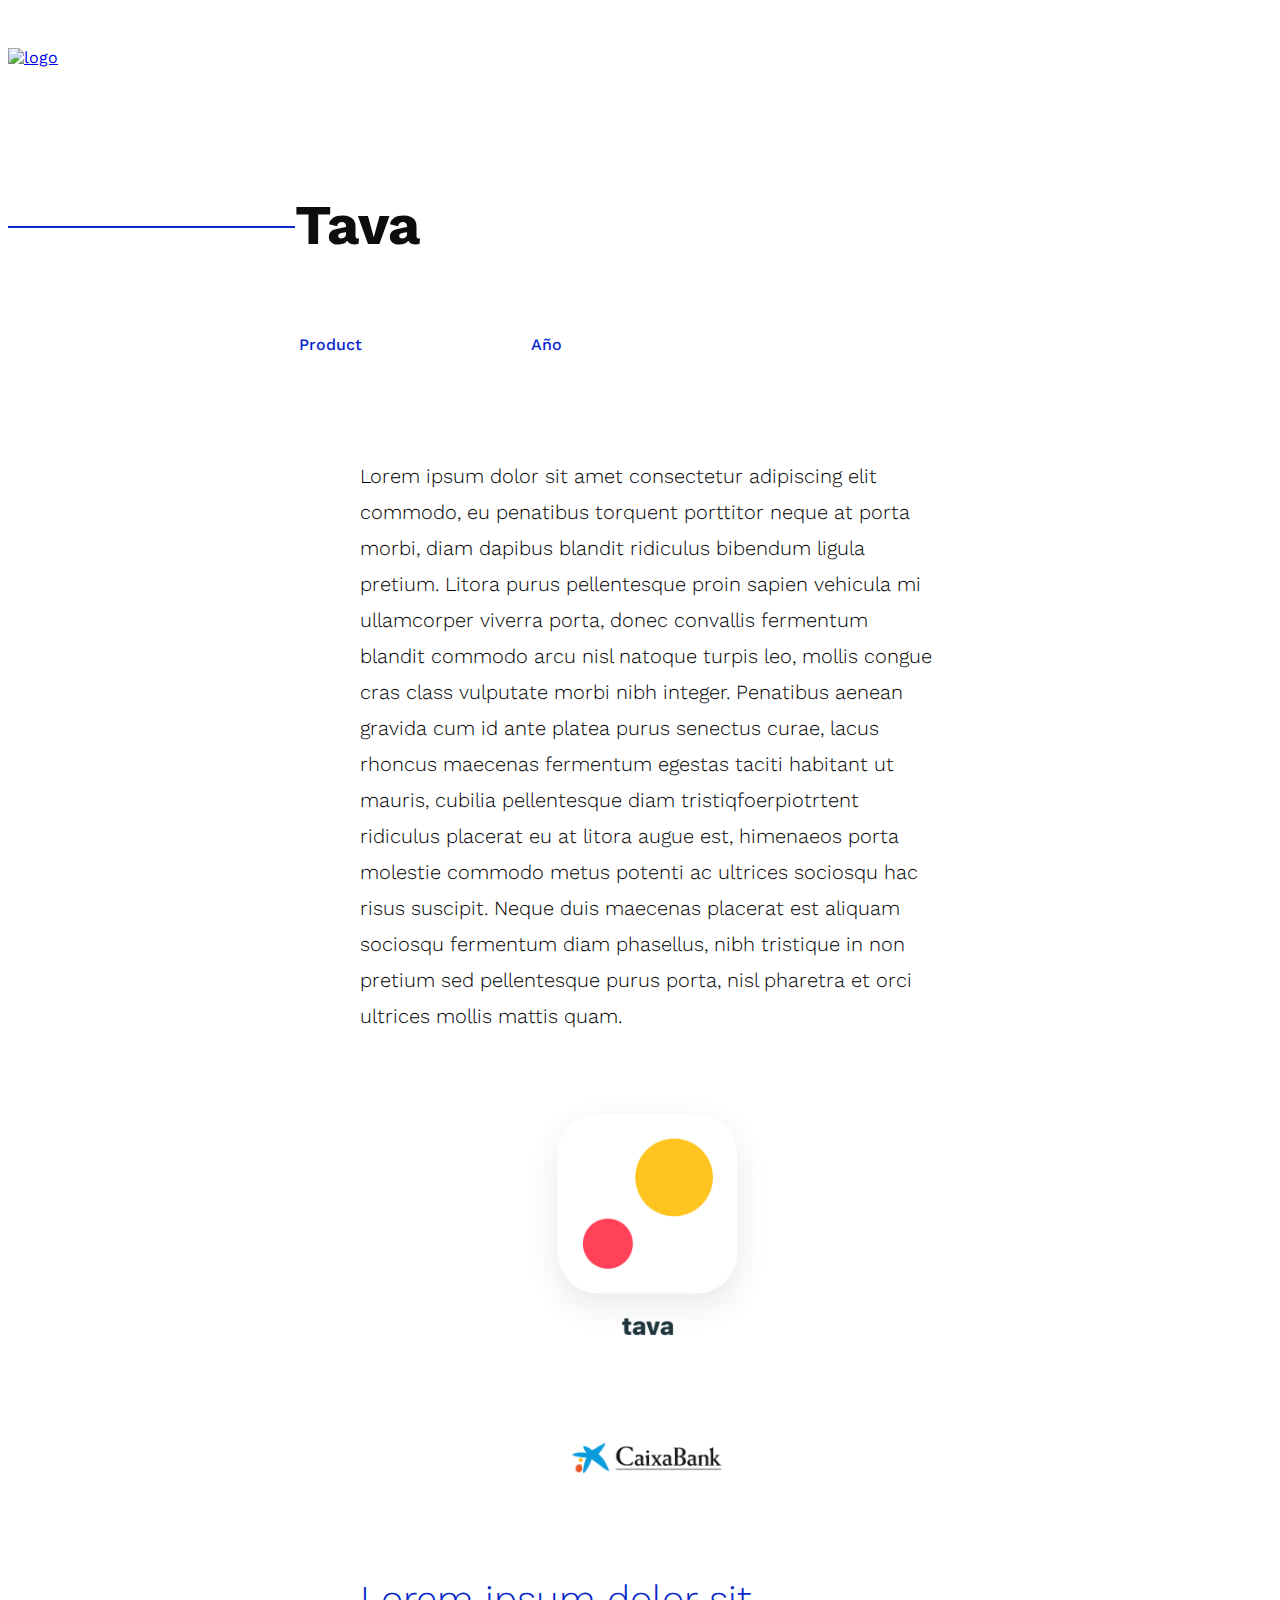
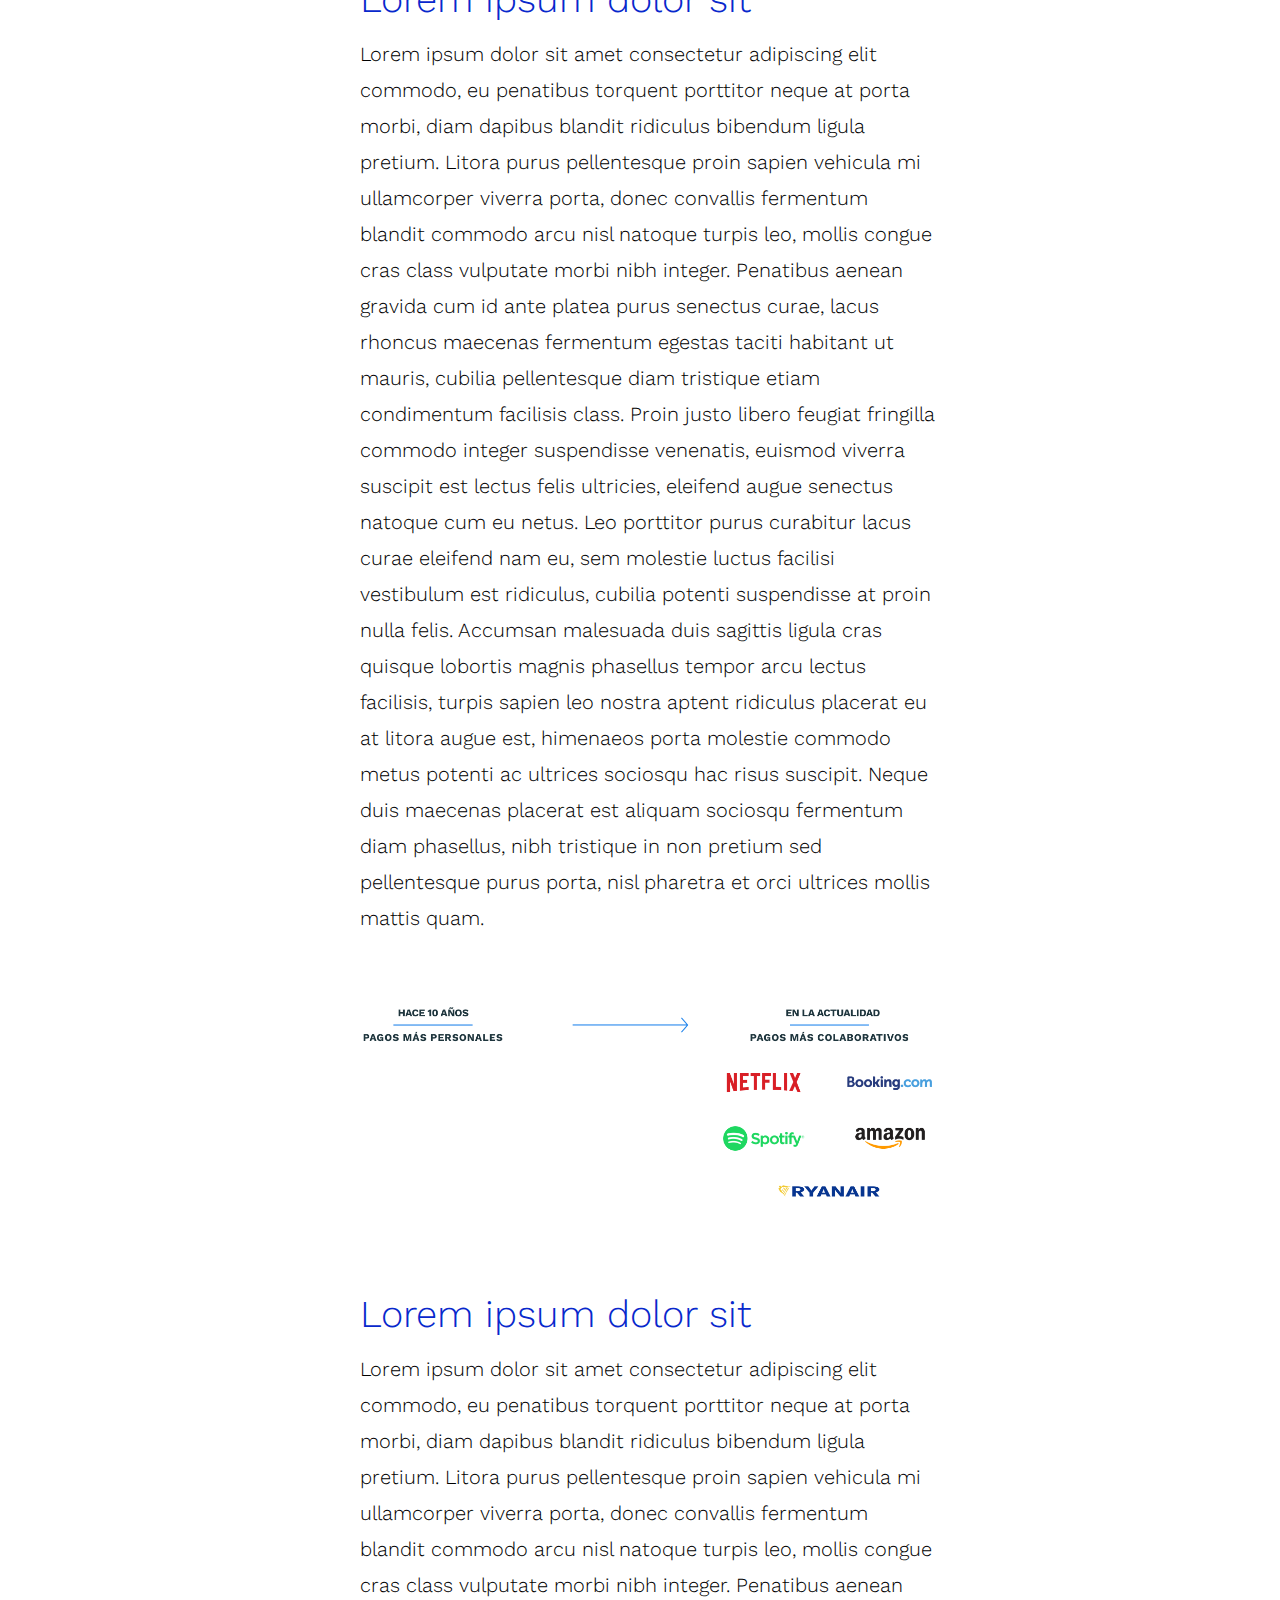
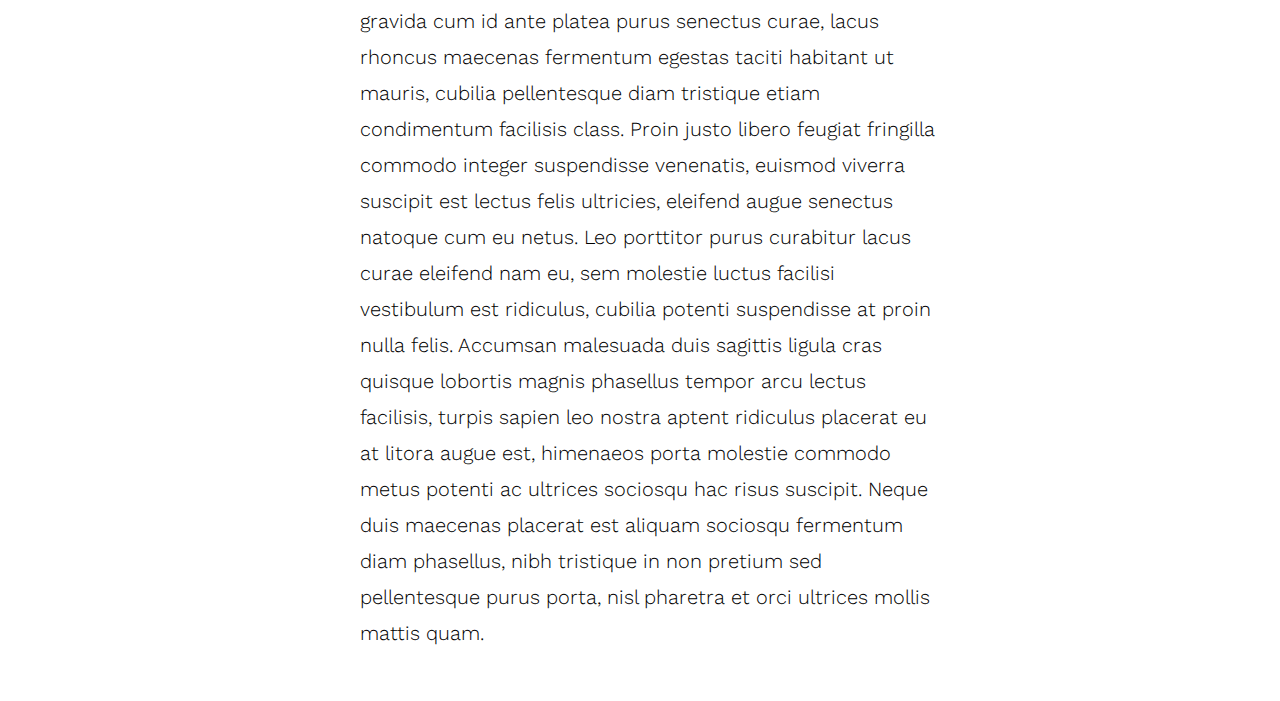
==== tava.html @ de641354 "homepage sectionpage" ====
<!DOCTYPE html>
<html lang="en">

<head>
  <meta charset="UTF-8">
  <meta name="viewport" content="width=device-width, initial-scale=1.0">
  <meta http-equiv="X-UA-Compatible" content="ie=edge">
  <title>ironhack_project</title>
  <link rel="stylesheet" type="text/css" href="styles/reset.css">
  <link rel="stylesheet" type="text/css" href="styles/main.css">
</head>

<body>

  <header class="sectionpage">
    <a href="index.html"><img  class="logo" src="assets/logo-black.svg" alt="logo"></a>
    <div class="header-sectionpage">
      <h2>Tava</h2>
      <div class="details">
        <div class="level level1">
          <h5>Product</h5>
          <p>Design</p>
        </div>
        <div class="level level2">
          <h5>Año</h5>
          <p>2018</p>
        </div>
      </div>
  </header>

  <section class="container-section">
      <p>Lorem ipsum dolor sit amet consectetur adipiscing elit commodo, eu penatibus torquent porttitor neque at porta morbi, diam dapibus blandit ridiculus bibendum ligula pretium. Litora purus pellentesque proin sapien vehicula mi ullamcorper viverra porta, donec convallis fermentum blandit commodo arcu nisl natoque turpis leo, mollis congue cras class vulputate morbi nibh integer. Penatibus aenean gravida cum id ante platea purus senectus curae, lacus rhoncus maecenas fermentum egestas taciti habitant ut mauris, cubilia pellentesque diam tristiqfoerpiotrtent ridiculus placerat eu at litora augue est, himenaeos porta molestie commodo metus potenti ac ultrices sociosqu hac risus suscipit. Neque duis maecenas placerat est aliquam sociosqu fermentum diam phasellus, nibh tristique in non pretium sed pellentesque purus porta, nisl pharetra et orci ultrices mollis mattis quam.
      </p>
      <img  class="container-img-sectionpage" src="assets/img-1.png" alt="logo tava">
      <h2>Lorem ipsum dolor sit</h2>
      <p>Lorem ipsum dolor sit amet consectetur adipiscing elit commodo, eu penatibus torquent porttitor neque at porta morbi, diam dapibus blandit ridiculus bibendum ligula pretium. Litora purus pellentesque proin sapien vehicula mi ullamcorper viverra porta, donec convallis fermentum blandit commodo arcu nisl natoque turpis leo, mollis congue cras class vulputate morbi nibh integer. Penatibus aenean gravida cum id ante platea purus senectus curae, lacus rhoncus maecenas fermentum egestas taciti habitant ut mauris, cubilia pellentesque diam tristique etiam condimentum facilisis class. Proin justo libero feugiat fringilla commodo integer suspendisse venenatis, euismod viverra suscipit est lectus felis ultricies, eleifend augue senectus natoque cum eu netus. Leo porttitor purus curabitur lacus curae eleifend nam eu, sem molestie luctus facilisi vestibulum est ridiculus, cubilia potenti suspendisse at proin nulla felis. Accumsan malesuada duis sagittis ligula cras quisque lobortis magnis phasellus tempor arcu lectus facilisis, turpis sapien leo nostra aptent ridiculus placerat eu at litora augue est, himenaeos porta molestie commodo metus potenti ac ultrices sociosqu hac risus suscipit. Neque duis maecenas placerat est aliquam sociosqu fermentum diam phasellus, nibh tristique in non pretium sed pellentesque purus porta, nisl pharetra et orci ultrices mollis mattis quam.
      </p>
      <img  class="container-img-sectionpage" src="assets/img-2.png" alt="logo tava">
      <h2>Lorem ipsum dolor sit</h2>
      <p>Lorem ipsum dolor sit amet consectetur adipiscing elit commodo, eu penatibus torquent porttitor neque at porta morbi, diam dapibus blandit ridiculus bibendum ligula pretium. Litora purus pellentesque proin sapien vehicula mi ullamcorper viverra porta, donec convallis fermentum blandit commodo arcu nisl natoque turpis leo, mollis congue cras class vulputate morbi nibh integer. Penatibus aenean gravida cum id ante platea purus senectus curae, lacus rhoncus maecenas fermentum egestas taciti habitant ut mauris, cubilia pellentesque diam tristique etiam condimentum facilisis class. Proin justo libero feugiat fringilla commodo integer suspendisse venenatis, euismod viverra suscipit est lectus felis ultricies, eleifend augue senectus natoque cum eu netus. Leo porttitor purus curabitur lacus curae eleifend nam eu, sem molestie luctus facilisi vestibulum est ridiculus, cubilia potenti suspendisse at proin nulla felis. Accumsan malesuada duis sagittis ligula cras quisque lobortis magnis phasellus tempor arcu lectus facilisis, turpis sapien leo nostra aptent ridiculus placerat eu at litora augue est, himenaeos porta molestie commodo metus potenti ac ultrices sociosqu hac risus suscipit. Neque duis maecenas placerat est aliquam sociosqu fermentum diam phasellus, nibh tristique in non pretium sed pellentesque purus porta, nisl pharetra et orci ultrices mollis mattis quam.
      </p>
  </section>











</body>

</html>
---- styles/main.css ----
@import url(https://fonts.googleapis.com/css?family=Work+Sans:200,300,400,500,700);
html {}

body {
  font-family: 'Work Sans', sans-serif;
  width: 100%;
}

h1::selection {
  background: rgba(8, 40, 204, 0.85);
  color: #fff;
}

h2::selection {
  background: rgba(8, 40, 204, 0.85);
  color: #fff;
}

h3::selection {
  background: rgba(8, 40, 204, 0.85);
  color: #fff;
}

h5::selection {
  background: rgba(8, 40, 204, 0.85);
  color: #fff;
}

p::selection {
  background: rgba(8, 40, 204, 0.85);
  color: #fff;
}

a::selection {
  background: rgba(8, 40, 204, 0.85);
  color: #fff;
}

img::selection {
  background: rgba(8, 40, 204, 0.85);
  color: #fff;
}

footer::selection {
  background: rgba(8, 40, 204, 0.85);
  color: #fff;
}

/* ---------------------------------
------------------------------------
------------ HOMEPAGE --------------
------------------------------------
--------------------------------- */

/* ---------------------------------
-------------- HEADER --------------
--------------------------------- */

header {
  width: 100%;
}

.logo {
  width: 200px;
  height: 46px;
  margin-top: 40px;
}

.homepage {
  height: 90vh;
  margin: 0 auto;
  display: block;
  overflow: hidden;
}

.hero-title {
  width: 60%;
  margin-left: 30%;
  height: 75%;
  display: flex;
  justify-content: center;
  align-items: center;
}

.hero-title h2 {
  font-family: 'Work Sans', sans-serif;
  font-size: 40px;
  line-height: 60px;
  color: #0d0d0d;
}

.hero-title h2::before {
  content: "";
  display: inline-block;
  height: 0.7em;
  vertical-align: bottom;
  width: 82%;
  margin-left: -78%;
  border-top: 2px solid #0828CC;
  z-index: -1;
}

.hero-title h2 a {
  position: relative;
  text-decoration: none;
  color: #0828CC;
}

.hero-title h2 a:visited {
  color: #0828CC;
}

.hero-title h2 a::after {
  content: "";
  height: 2px;
  background-color: #0828CC;
  width: 2000px;
  display: inline-block;
  bottom: -8px;
  left: 0;
  position: absolute;
}

/* ---------------------------------
-------------- SCROLL --------------
--------------------------------- */

.info-content {
  background-color: #0828CC;
  padding: 60px 0;
  width: 100%;
  overflow: hidden;
}

.info-content h1 {
  font-family: 'Work Sans', sans-serif;
  font-size: 118px;
  color: #FFFFFF;
  font-weight: 700;
  letter-spacing: 0;
}

#scroll-horizontal {
  left: 0px;
}

/* ---------------------------------
-------------- COLUMN --------------
--------------------------------- */

.column {
  float: left;
  width: 40%;
  margin-left: 6%;
}

.content {
  margin-top: 100px;
}

.column.column1 {
  margin-top: 60px;
}

.column.column2 {
  margin-top: 105px;
}

.column .portfolio-element {
  margin-bottom: 20%;
}

.content .column h3 {
  font-family: 'Work Sans', sans-serif;
  font-size: 24px;
  color: #0d0d0d;
  font-weight: 500;
}

.content .column p {
  font-family: 'Work Sans', sans-serif;
  font-size: 16px;
  color: #0d0d0d;
  font-weight: 400;
  margin-top: 6px;
}

.portfolio-element-wrapper {
  position: relative;
  display: block;
  width: 100%;
  height: 100%;
  margin-bottom: 60px;
  text-decoration: none;
}

.portfolio-element-wrapper-img {
  width: 100%;
  box-shadow: 0 0rem 1rem rgba(8, 40, 204, .1);
  transform: rotate(0deg) scale(1);
  transition: all 0.5s ease-in-out;
}

.portfolio-element-wrapper:hover>.portfolio-element-wrapper-img {
  transform: rotate(0deg) scale(1.03);
  box-shadow: 0 1rem 1rem rgba(8, 40, 204, .1);
  transition: all 0.5s ease-in-out;
}

.text-cover {
  margin-top: 20px;
}

/* ---------------------------------
-------------- FOOTER --------------
--------------------------------- */

footer {
  text-align: center;
  line-height: 72px;
}

/* ---------------------------------
------------------------------------
----------- SECTIONPAGE ------------
------------------------------------
--------------------------------- */

.sectionpage {
  height: 40vh;
  margin: 0 auto;
  display: block;
  overflow: hidden;
}

.header-sectionpage {
  width: 60%;
  margin: 10% auto;
}

.header-sectionpage h2 {
  font-family: 'Work Sans', sans-serif;
  font-size: 56px;
  line-height: 60px;
  color: #0d0d0d;
}

.header-sectionpage h2::before {
  content: "";
  display: inline-block;
  height: 0.48em;
  vertical-align: bottom;
  width: 82%;
  margin-left: -78%;
  border-top: 2px solid #0828CC;
  z-index: -1;
}

.details {
  margin: 30px 4.5%;
}

.level {
  width: 33.33%;
  float: left;
}

.level h5 {
  color: #0828cc;
  font-weight: 500;
  font-size: 16px;
  line-height: 33px;
}

.level p {
  color: #0d0d0d;
  font-weight: 400;
  font-size: 20px;
  line-height: 33px;
}

.container-section {
  margin-right: auto;
  margin-left: auto;
  width: 45%;
  margin-top: 7%;
}

.container-section p {
  font-size: 20px;
  font-weight: 300;
  line-height: 36px;
  margin-top: 10px;
  margin-bottom: 50px;
}
.container-section h2 {
  color: #0828cc;
  font-size: 38px;
  font-weight: 300;
  line-height: 46px;
  margin-top: 70px;
  margin-bottom: 14px;
}

.container-img-sectionpage{
  width: 100%;
}
/* ---------------------------------
------------------------------------
-------------- MEDIA ---------------
------------------------------------
--------------------------------- */

@media (max-width: 1024px) {
  /* -----------------
  ------ HEADER ------
  ----------------- */
  .hero-title h2 {
    font-size: 35px;
    line-height: 48px;
  }
  /* -----------------
  ------ SCROLL ------
  ----------------- */
  .info-content h1 {
    font-family: 'Work Sans', sans-serif;
    font-size: 90px;
    color: #FFFFFF;
    font-weight: 700;
    letter-spacing: 0;
  }

  .container-section p {
    font-size: 16px;
    font-weight: 300;
    line-height: 32px;
    margin-top: 10px;
    margin-bottom: 20px;
  }
  .container-section h2 {
    color: #0828cc;
      font-size: 26px;
      font-weight: 300;
      line-height: 48px;
      margin-top: 60px;
      margin-bottom: 8px;
  }
  .container-section {
    width: 75%;
  }

.header-sectionpage {
    width: 80%;
    margin: 20% auto;
}
.header-sectionpage h2 {
    font-family: 'Work Sans', sans-serif;
    font-size: 42px;
    line-height: 60px;
    color: #0d0d0d;
}
.level {
  width: 100%;
margin-top: 10px;
}
.details {
    margin: 16px 4.5%;
}
.header-sectionpage {
    width: 80%;
    margin: 8% auto;
}
}

@media (max-width: 768px) {
  /* -----------------
  ------ HEADER ------
  ----------------- */
  header {
    max-height: 450px
  }
  .hero-title h2 {
    font-size: 30px;
    line-height: 45px;
  }
  /* -----------------
  ------ COLUMN ------
  ----------------- */
  .content {
    margin-top: 20px;
  }
  .column {
    float: left;
    width: 90%;
    margin-left: 5%;
  }
  .column.column2 {
    margin-top: 0;
  }
  .info-content h1 {
    font-size: 70px;
  }
  .header-sectionpage {
    width: 60%;
    margin: 8% auto;
}
.header-sectionpage h2::before {
  content: "";
  display: inline-block;
  height: 0.6em;
  vertical-align: bottom;
  width: 82%;
  margin-left: -78%;
  border-top: 2px solid #0828CC;
  z-index: -1;
}
}

@media (min-width: 1400px) {
  /* -----------------
  ------ COLUMN ------
  ----------------- */
  .header-sectionpage {
      width: 60%;
      margin: 8% auto;
  }
  .content {
    width: 1380px;
    margin: 100px auto;
  }
  .content .column h3 {
    font-size: 26px;
  }
  .content .column p {
    font-size: 18px;
    font-weight: 400;
    margin-top: 8px;
  }
  .container-section {
    width: 45%;
  }
}
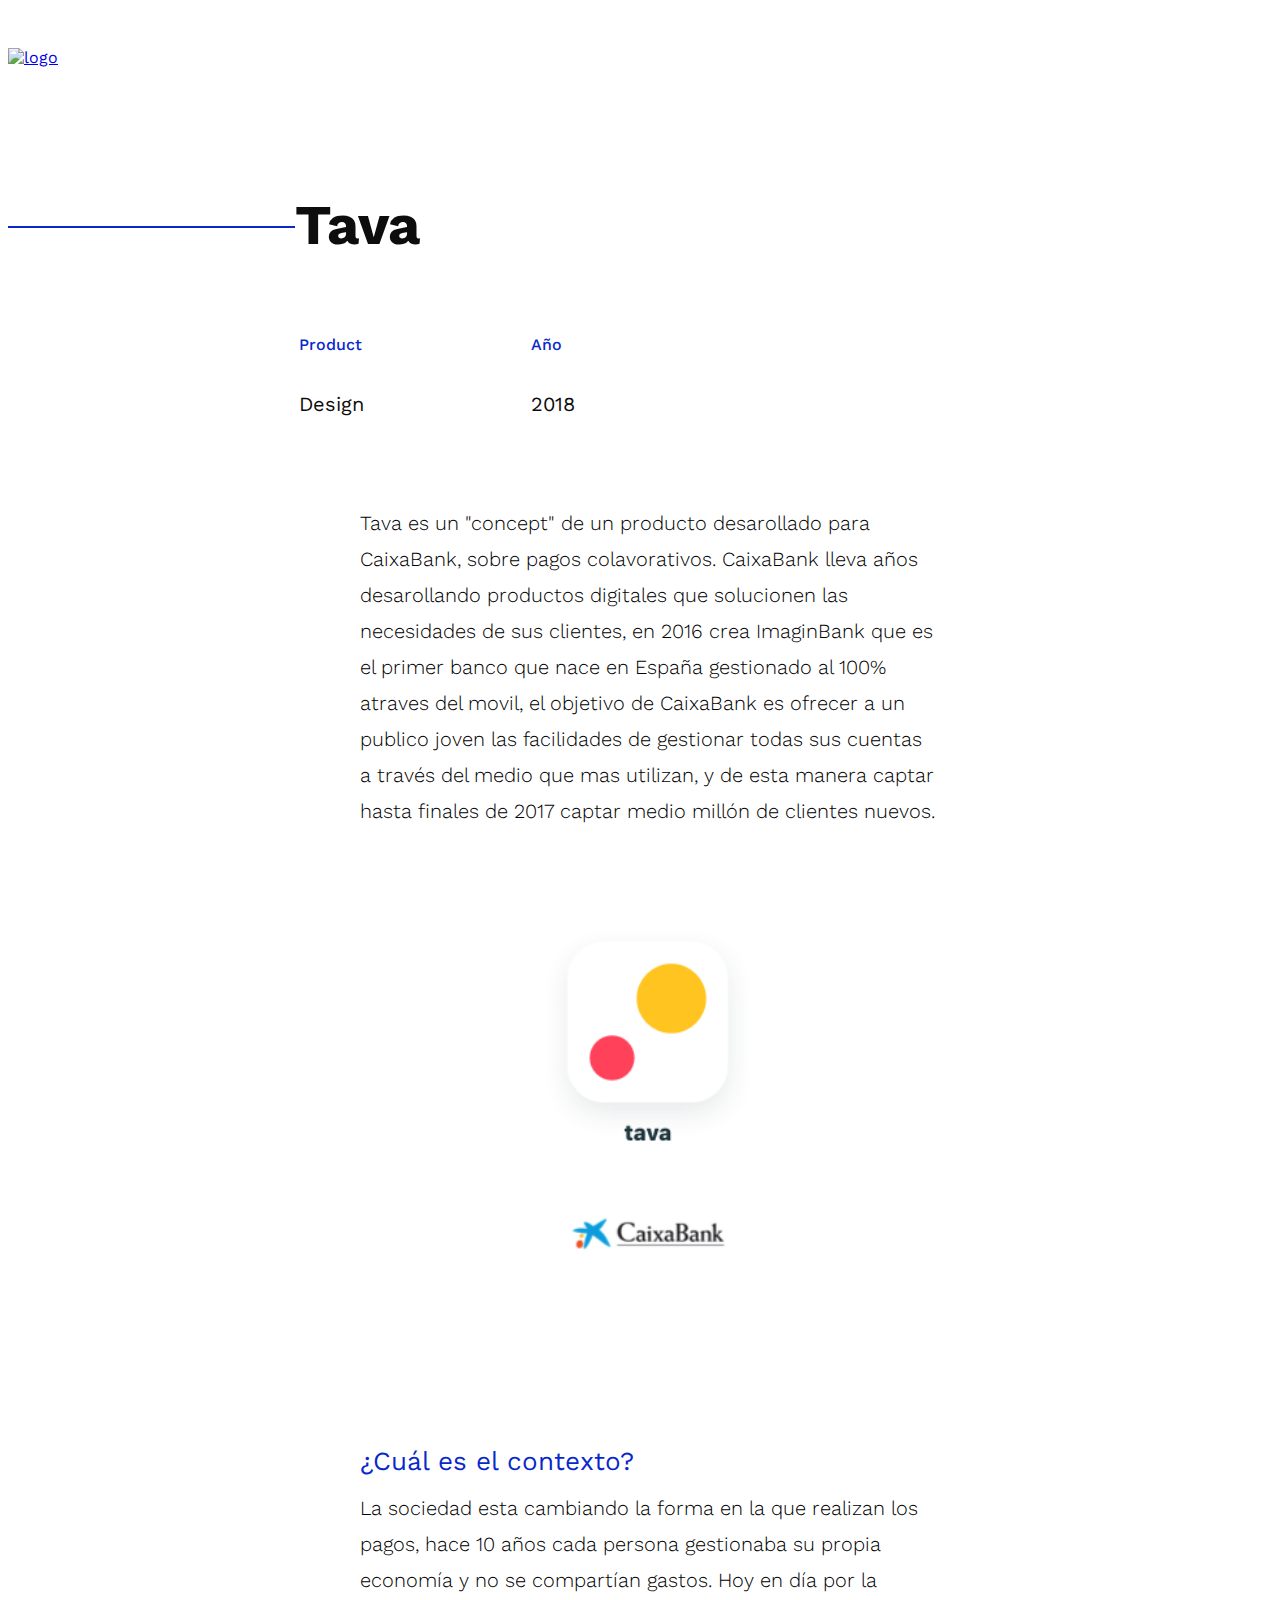
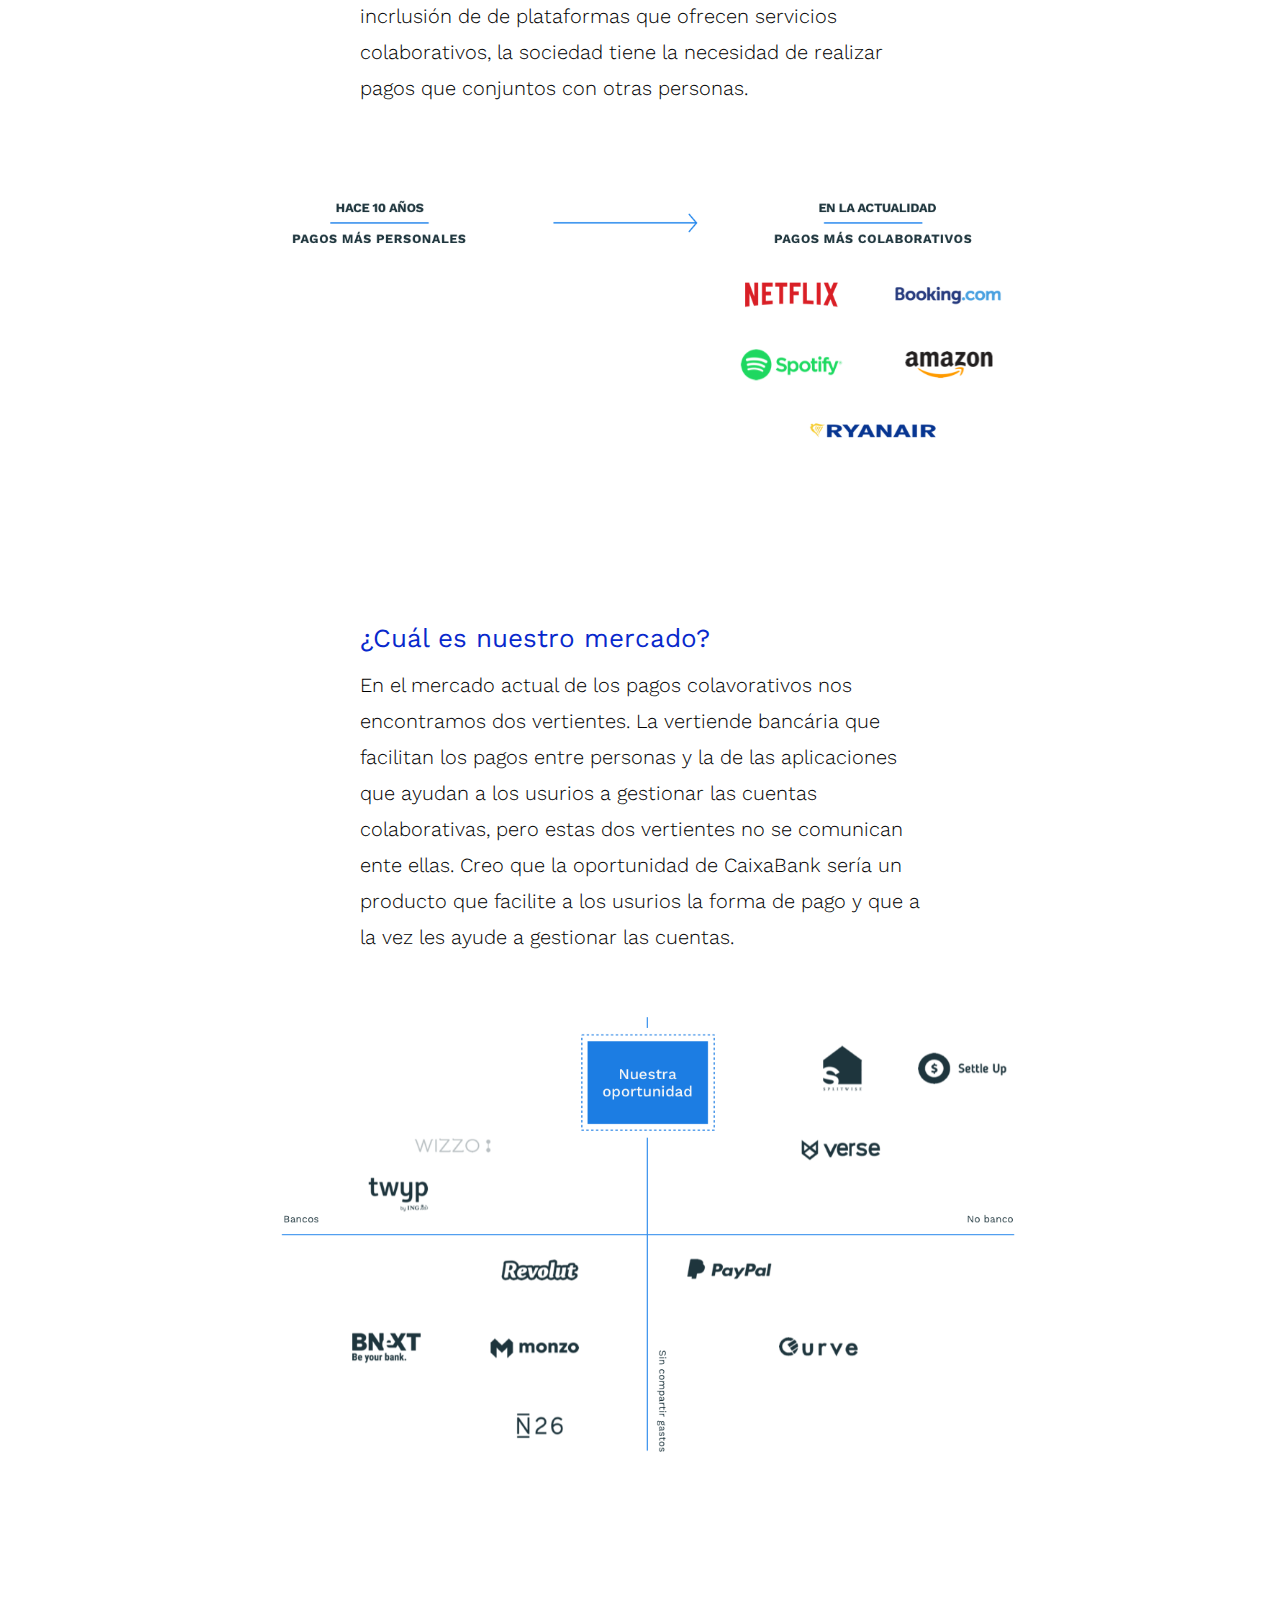
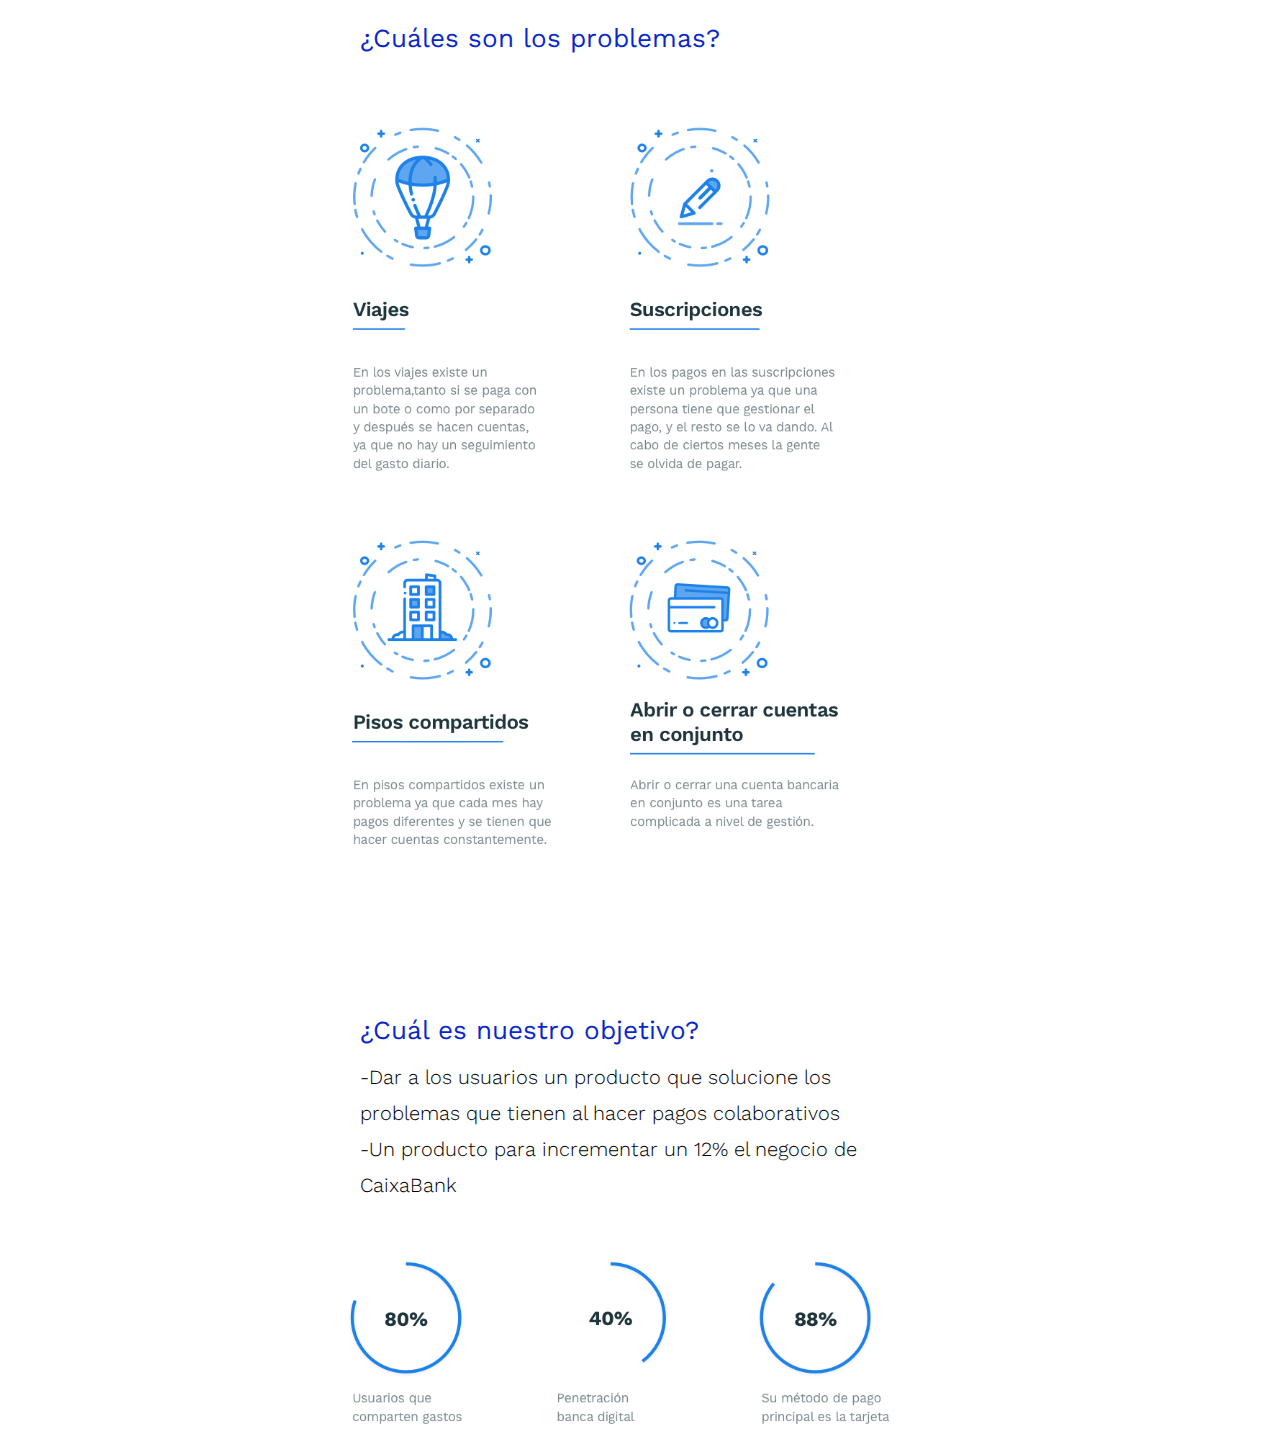
==== commit bc706746: "tava-sections" ====
--- a/tava.html
+++ b/tava.html
@@ -29,17 +29,24 @@
   </header>
 
   <section class="container-section">
-      <p>Lorem ipsum dolor sit amet consectetur adipiscing elit commodo, eu penatibus torquent porttitor neque at porta morbi, diam dapibus blandit ridiculus bibendum ligula pretium. Litora purus pellentesque proin sapien vehicula mi ullamcorper viverra porta, donec convallis fermentum blandit commodo arcu nisl natoque turpis leo, mollis congue cras class vulputate morbi nibh integer. Penatibus aenean gravida cum id ante platea purus senectus curae, lacus rhoncus maecenas fermentum egestas taciti habitant ut mauris, cubilia pellentesque diam tristiqfoerpiotrtent ridiculus placerat eu at litora augue est, himenaeos porta molestie commodo metus potenti ac ultrices sociosqu hac risus suscipit. Neque duis maecenas placerat est aliquam sociosqu fermentum diam phasellus, nibh tristique in non pretium sed pellentesque purus porta, nisl pharetra et orci ultrices mollis mattis quam.
-      </p>
+      <p>Tava es un "concept" de un producto desarollado para CaixaBank, sobre pagos colavorativos. CaixaBank lleva años desarollando productos digitales que solucionen las necesidades de sus clientes, en 2016 crea ImaginBank que es el primer banco que nace en España gestionado al 100% atraves del movil, el objetivo de CaixaBank es ofrecer a un publico joven las facilidades de gestionar todas sus cuentas a través del medio que mas utilizan, y de esta manera captar hasta finales de 2017 captar medio millón de clientes nuevos.</p>
       <img  class="container-img-sectionpage" src="assets/img-1.png" alt="logo tava">
-      <h2>Lorem ipsum dolor sit</h2>
-      <p>Lorem ipsum dolor sit amet consectetur adipiscing elit commodo, eu penatibus torquent porttitor neque at porta morbi, diam dapibus blandit ridiculus bibendum ligula pretium. Litora purus pellentesque proin sapien vehicula mi ullamcorper viverra porta, donec convallis fermentum blandit commodo arcu nisl natoque turpis leo, mollis congue cras class vulputate morbi nibh integer. Penatibus aenean gravida cum id ante platea purus senectus curae, lacus rhoncus maecenas fermentum egestas taciti habitant ut mauris, cubilia pellentesque diam tristique etiam condimentum facilisis class. Proin justo libero feugiat fringilla commodo integer suspendisse venenatis, euismod viverra suscipit est lectus felis ultricies, eleifend augue senectus natoque cum eu netus. Leo porttitor purus curabitur lacus curae eleifend nam eu, sem molestie luctus facilisi vestibulum est ridiculus, cubilia potenti suspendisse at proin nulla felis. Accumsan malesuada duis sagittis ligula cras quisque lobortis magnis phasellus tempor arcu lectus facilisis, turpis sapien leo nostra aptent ridiculus placerat eu at litora augue est, himenaeos porta molestie commodo metus potenti ac ultrices sociosqu hac risus suscipit. Neque duis maecenas placerat est aliquam sociosqu fermentum diam phasellus, nibh tristique in non pretium sed pellentesque purus porta, nisl pharetra et orci ultrices mollis mattis quam.
+      <h2>¿Cuál es el contexto?</h2>
+      <p>La sociedad esta cambiando la forma en la que realizan los pagos, hace 10 años cada persona gestionaba su propia economía y no se compartían gastos. Hoy en día por la incrlusión de de plataformas que ofrecen servicios colaborativos, la sociedad tiene la necesidad de realizar pagos que conjuntos con otras personas.
       </p>
       <img  class="container-img-sectionpage" src="assets/img-2.png" alt="logo tava">
-      <h2>Lorem ipsum dolor sit</h2>
-      <p>Lorem ipsum dolor sit amet consectetur adipiscing elit commodo, eu penatibus torquent porttitor neque at porta morbi, diam dapibus blandit ridiculus bibendum ligula pretium. Litora purus pellentesque proin sapien vehicula mi ullamcorper viverra porta, donec convallis fermentum blandit commodo arcu nisl natoque turpis leo, mollis congue cras class vulputate morbi nibh integer. Penatibus aenean gravida cum id ante platea purus senectus curae, lacus rhoncus maecenas fermentum egestas taciti habitant ut mauris, cubilia pellentesque diam tristique etiam condimentum facilisis class. Proin justo libero feugiat fringilla commodo integer suspendisse venenatis, euismod viverra suscipit est lectus felis ultricies, eleifend augue senectus natoque cum eu netus. Leo porttitor purus curabitur lacus curae eleifend nam eu, sem molestie luctus facilisi vestibulum est ridiculus, cubilia potenti suspendisse at proin nulla felis. Accumsan malesuada duis sagittis ligula cras quisque lobortis magnis phasellus tempor arcu lectus facilisis, turpis sapien leo nostra aptent ridiculus placerat eu at litora augue est, himenaeos porta molestie commodo metus potenti ac ultrices sociosqu hac risus suscipit. Neque duis maecenas placerat est aliquam sociosqu fermentum diam phasellus, nibh tristique in non pretium sed pellentesque purus porta, nisl pharetra et orci ultrices mollis mattis quam.
-      </p>
+      <h2>¿Cuál es nuestro mercado?</h2>
+      <p>En el mercado actual de los pagos colavorativos nos encontramos dos vertientes. La vertiende bancária que facilitan los pagos entre personas y la de las aplicaciones que ayudan a los usurios a gestionar las cuentas colaborativas, pero estas dos vertientes no se comunican ente ellas. Creo que la oportunidad de CaixaBank sería un producto que facilite a los usurios la forma de pago y que a la vez les ayude a gestionar las cuentas.</p>
+      <img  class="container-img-sectionpage" src="assets/img-3.png" alt="logo tava">
+      <h2>¿Cuáles son los problemas?</h2>
+          <img  class="container-img-sectionpage" src="assets/img-4.png" alt="logo tava">
+  <h2>¿Cuál es nuestro objetivo?</h2>
+  <p>-Dar a los usuarios un producto que solucione los problemas que tienen al hacer pagos colaborativos<br>-Un producto para incrementar un 12% el negocio de CaixaBank</p>
+  <img  class="container-img-sectionpage" src="assets/img-5.png" alt="logo tava">
+
+
   </section>
+
 
 
 
--- a/styles/main.css
+++ b/styles/main.css
@@ -227,7 +227,7 @@
 --------------------------------- */
 
 .sectionpage {
-  height: 40vh;
+  height: 50%;
   margin: 0 auto;
   display: block;
   overflow: hidden;
@@ -283,7 +283,7 @@
   margin-right: auto;
   margin-left: auto;
   width: 45%;
-  margin-top: 7%;
+  margin-top: 5%;
 }
 
 .container-section p {
@@ -295,15 +295,16 @@
 }
 .container-section h2 {
   color: #0828cc;
-  font-size: 38px;
-  font-weight: 300;
-  line-height: 46px;
-  margin-top: 70px;
+  font-size: 26px;
+  font-weight: 400;
+  line-height: 29px;
+  margin-top: 140px;
   margin-bottom: 14px;
 }
 
-.container-img-sectionpage{
-  width: 100%;
+.container-img-sectionpage {
+  width: 140%;
+  margin-left: -20%;
 }
 /* ---------------------------------
 ------------------------------------
@@ -339,11 +340,11 @@
   }
   .container-section h2 {
     color: #0828cc;
-      font-size: 26px;
-      font-weight: 300;
-      line-height: 48px;
-      margin-top: 60px;
-      margin-bottom: 8px;
+    font-size: 20px;
+    font-weight: 400;
+    line-height: 22px;
+    margin-top: 100px;
+    margin-bottom: 8px;
   }
   .container-section {
     width: 75%;
@@ -437,6 +438,6 @@
     margin-top: 8px;
   }
   .container-section {
-    width: 45%;
-  }
-}
+    width: 35%;
+  }
+}
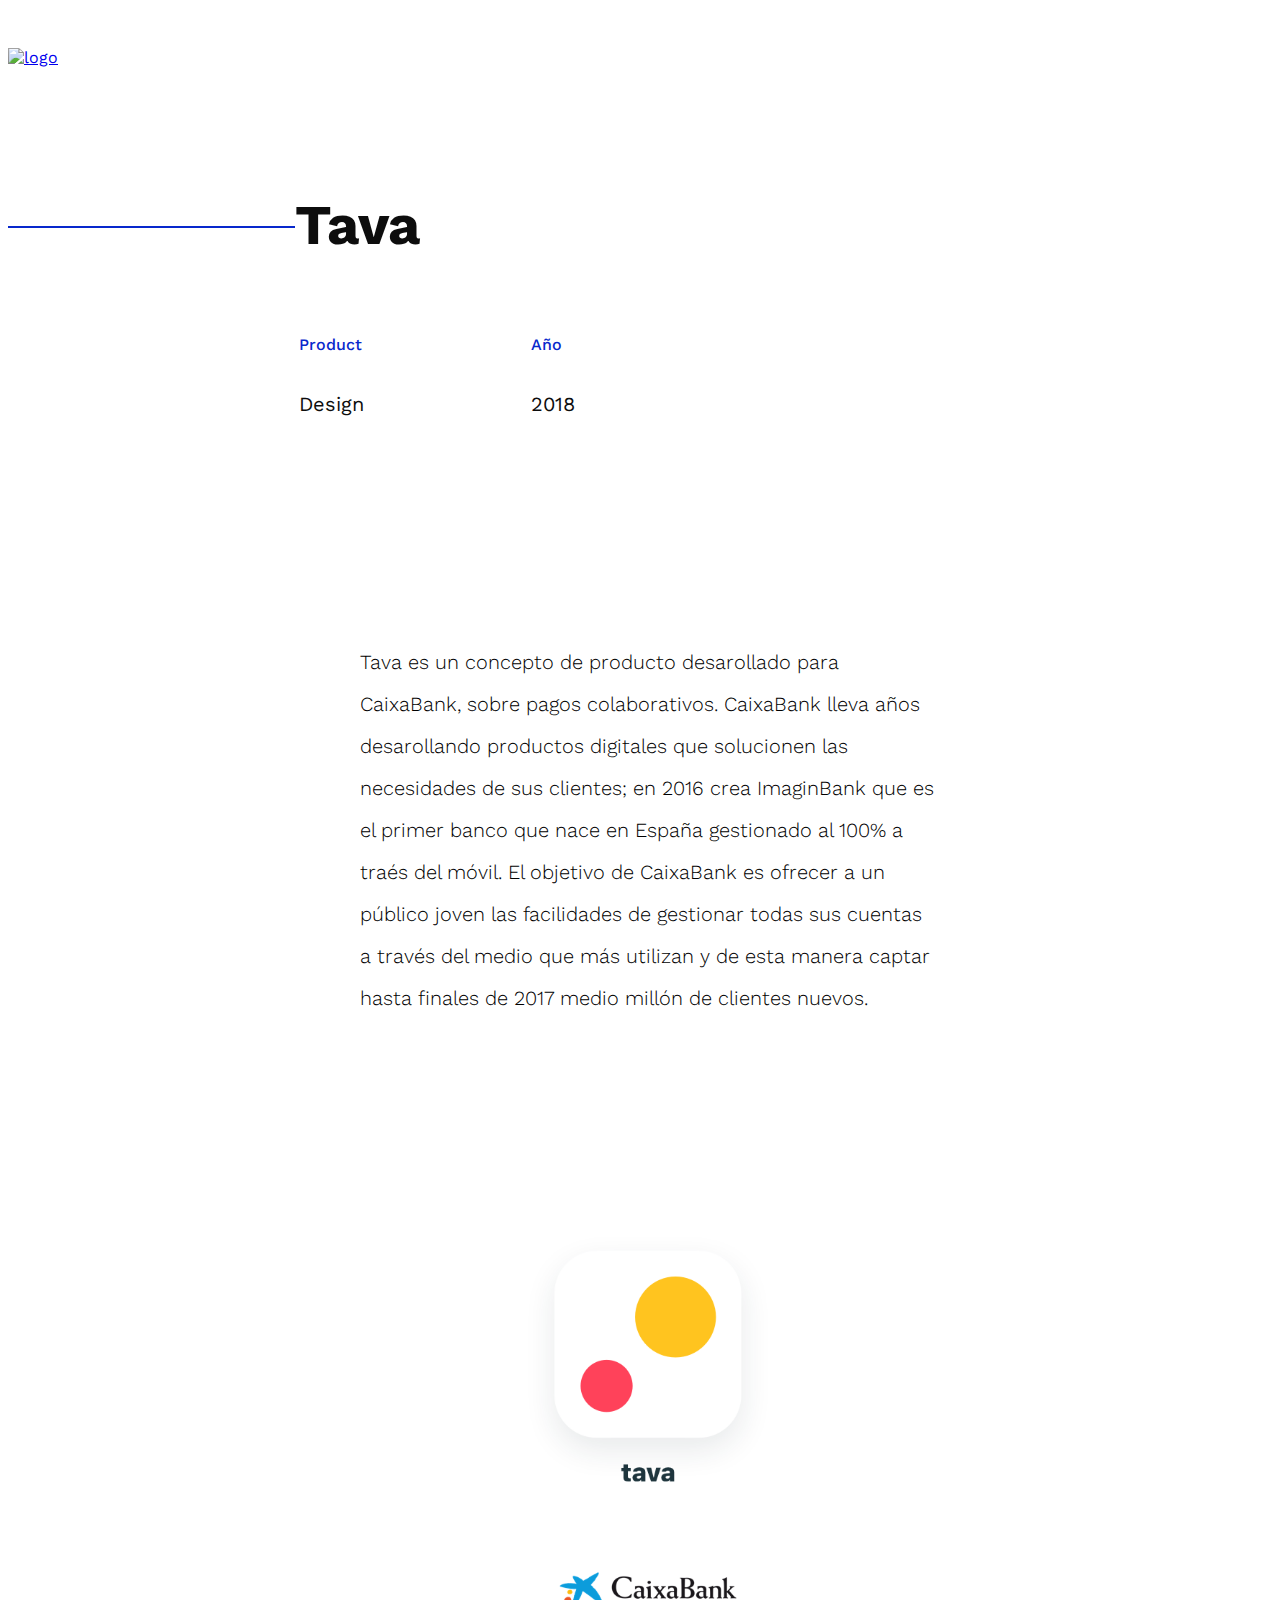
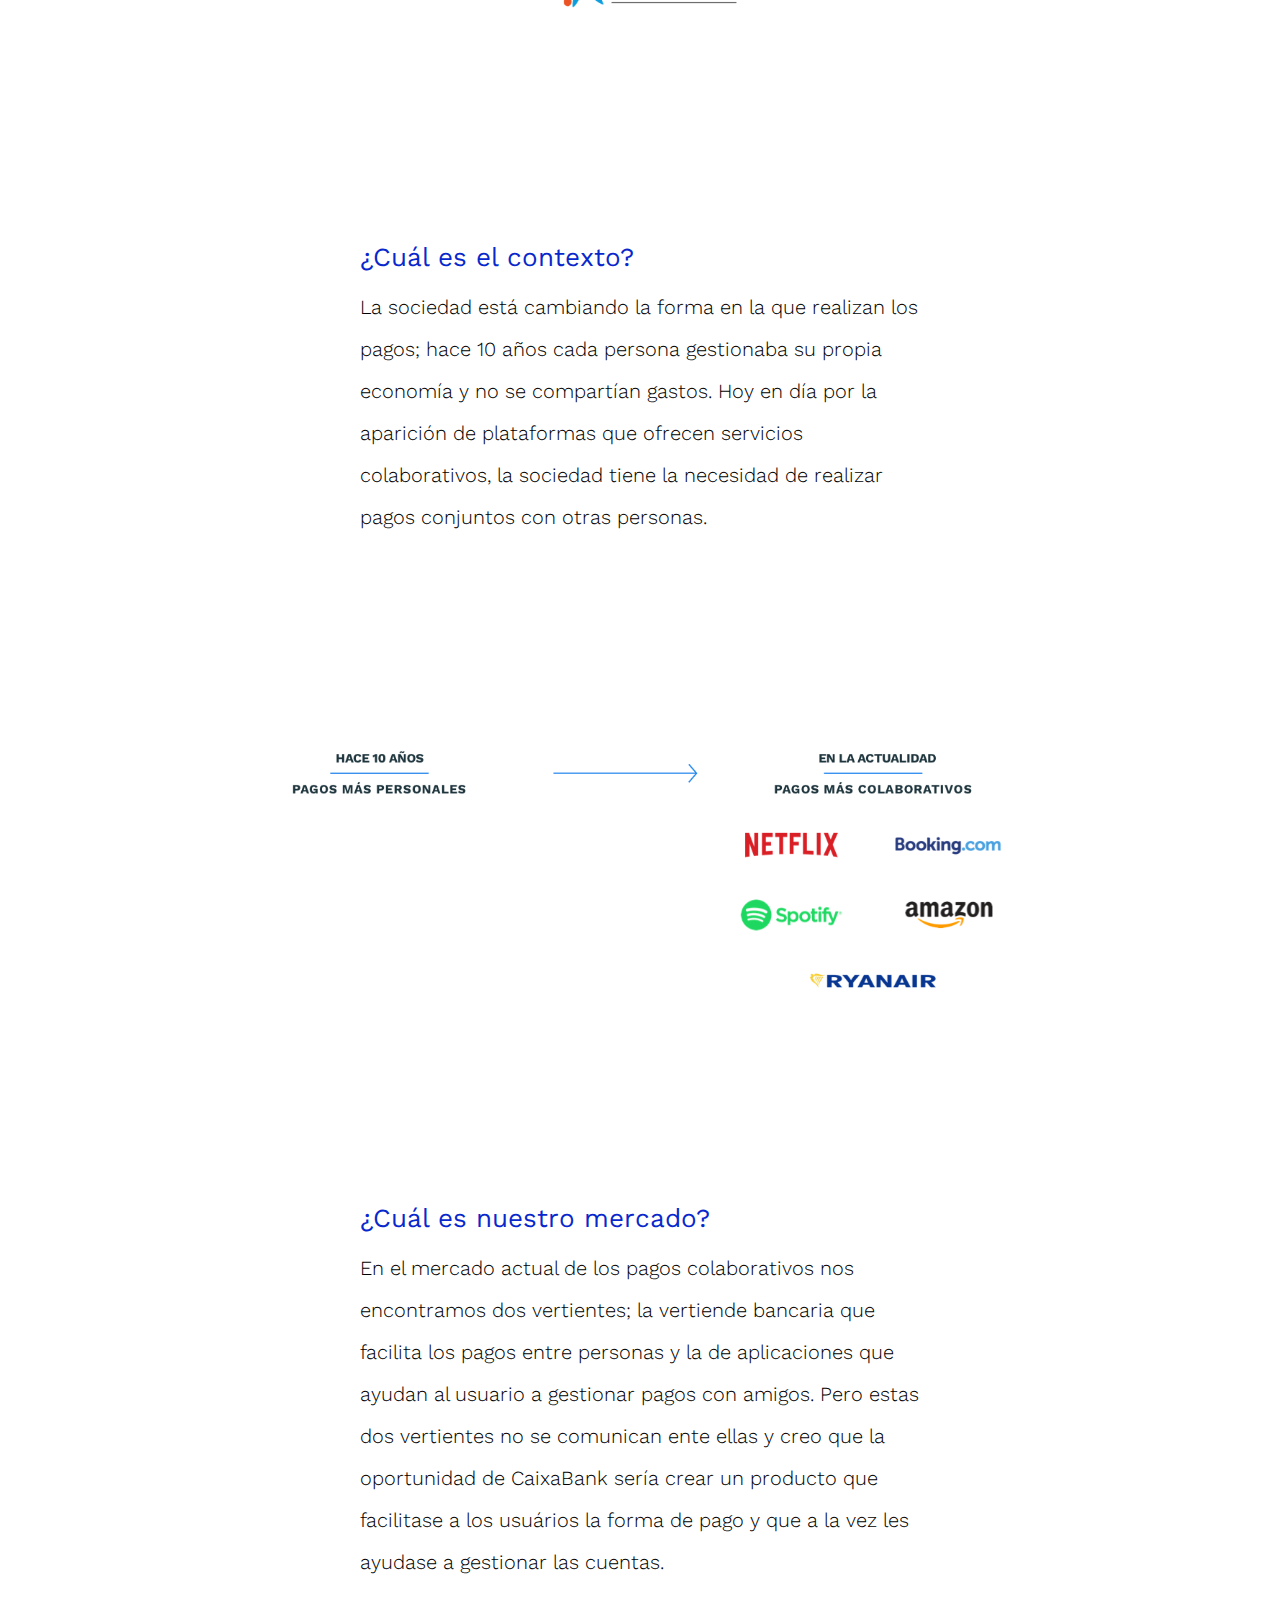
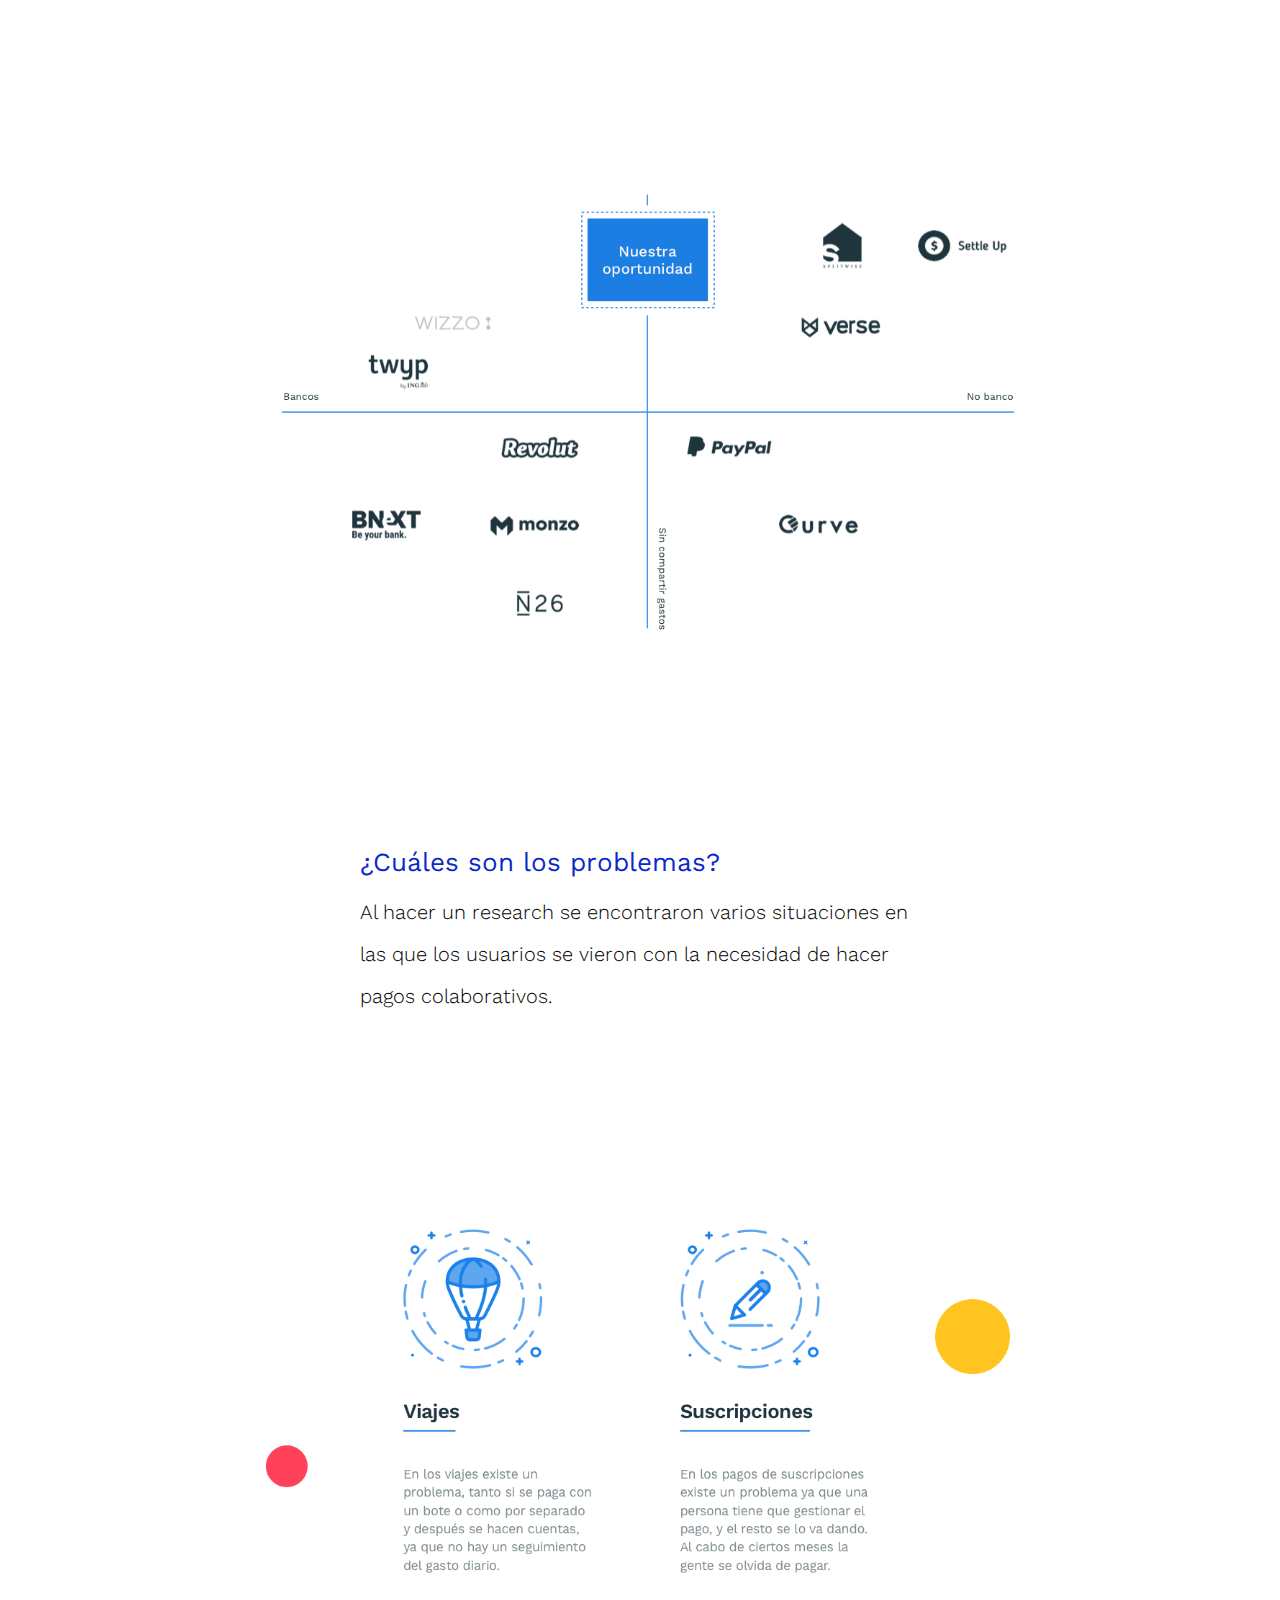
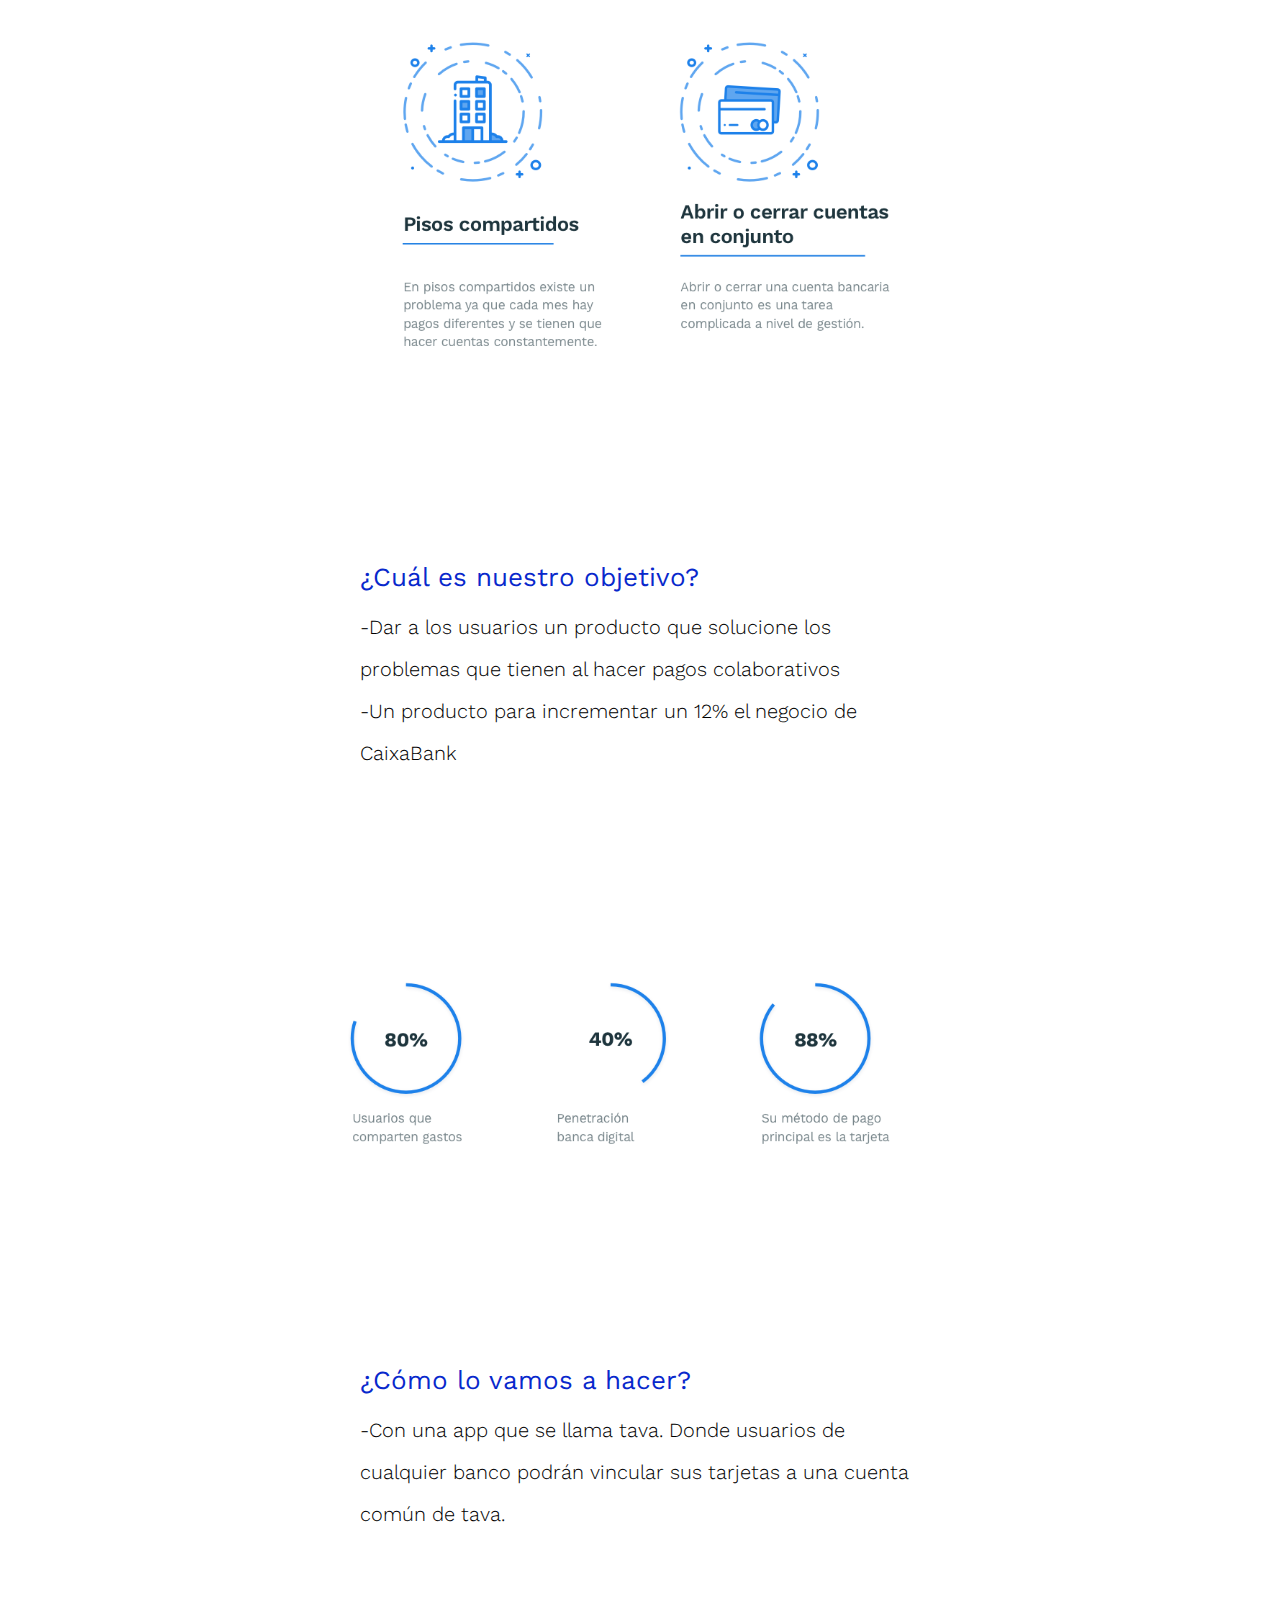
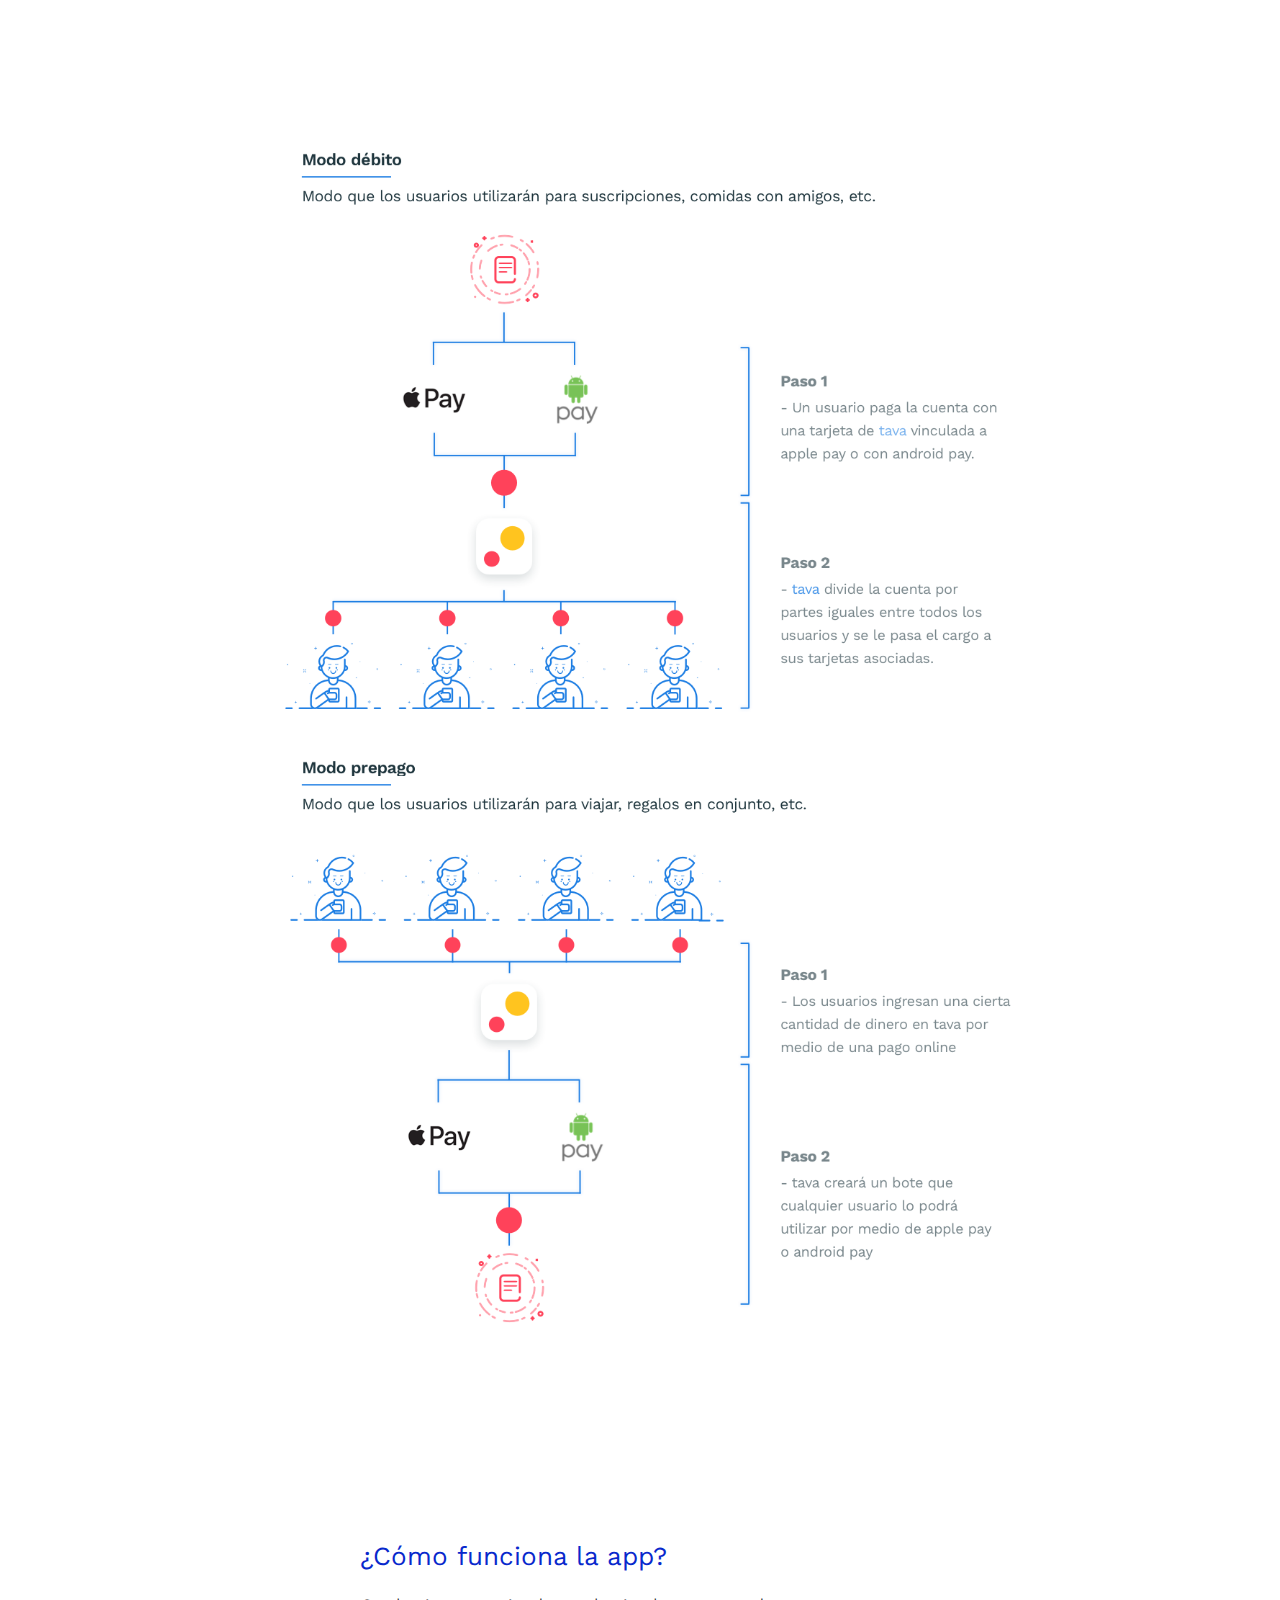
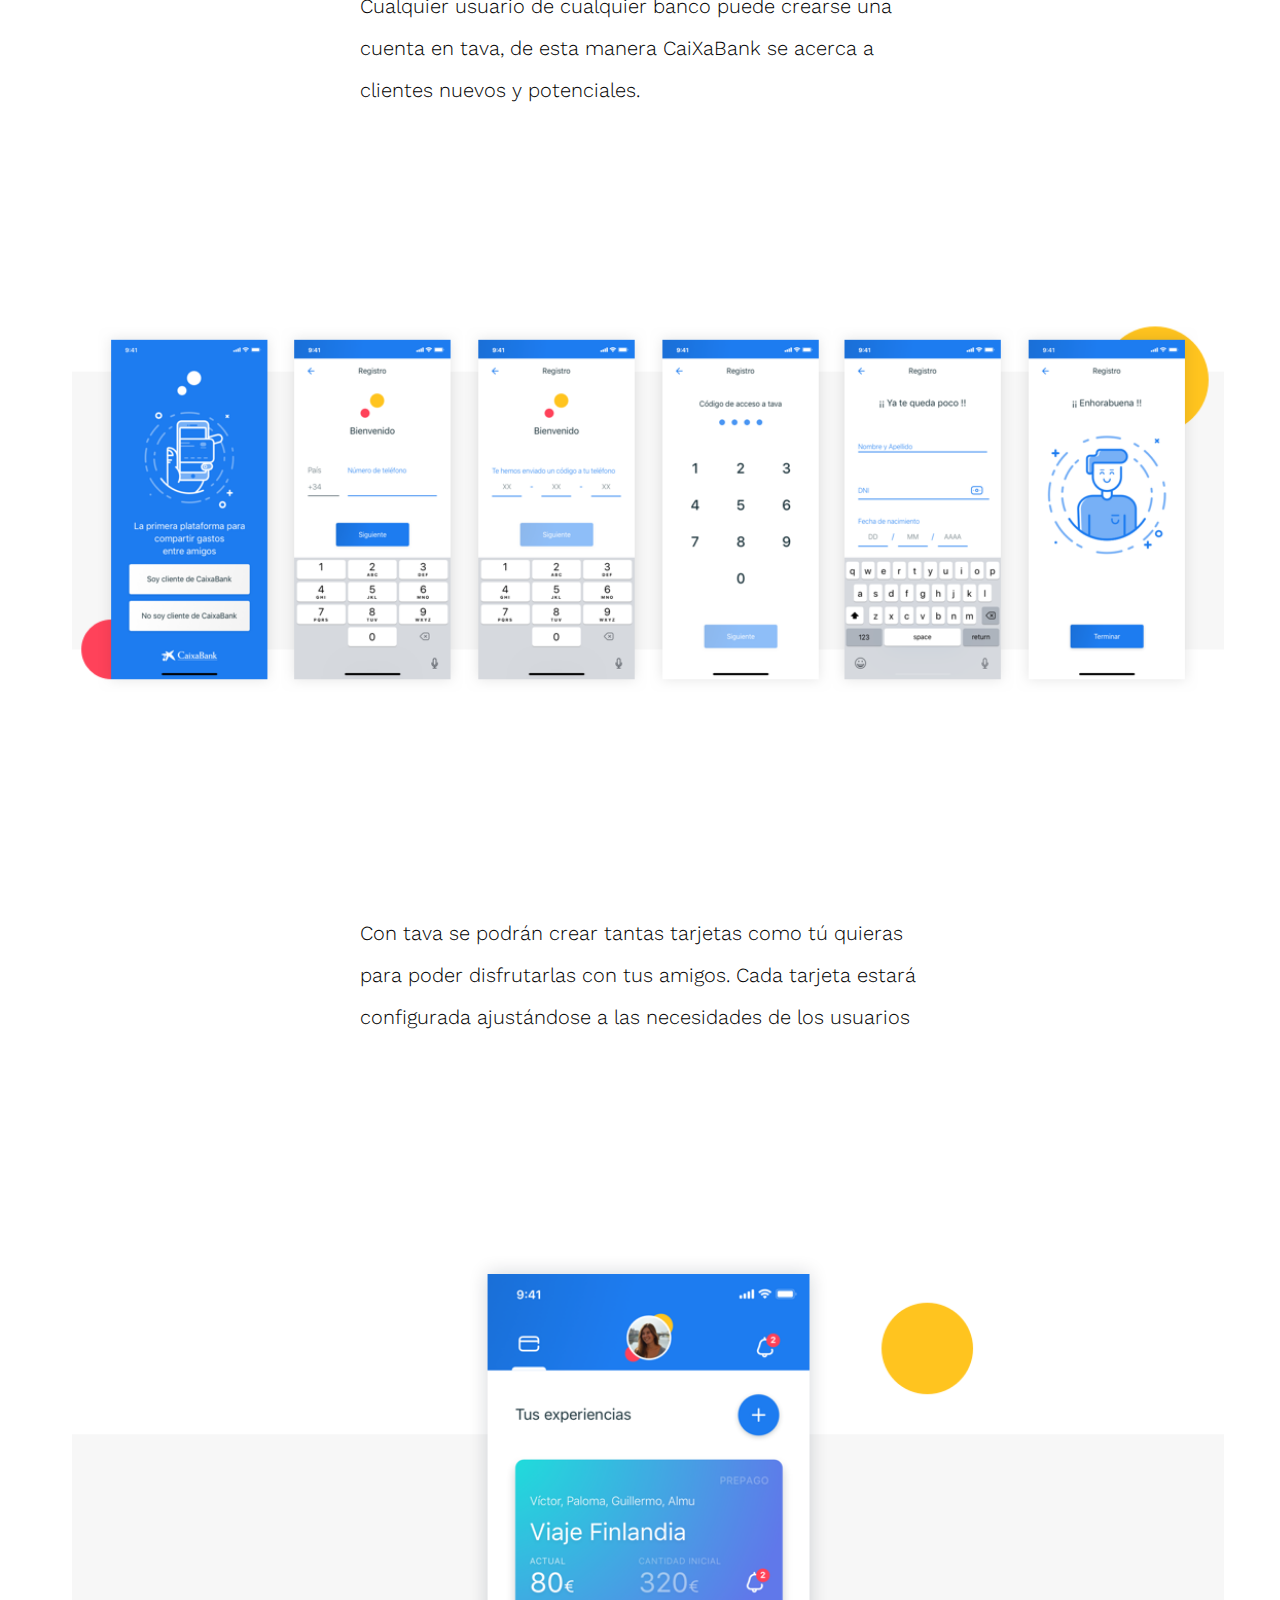
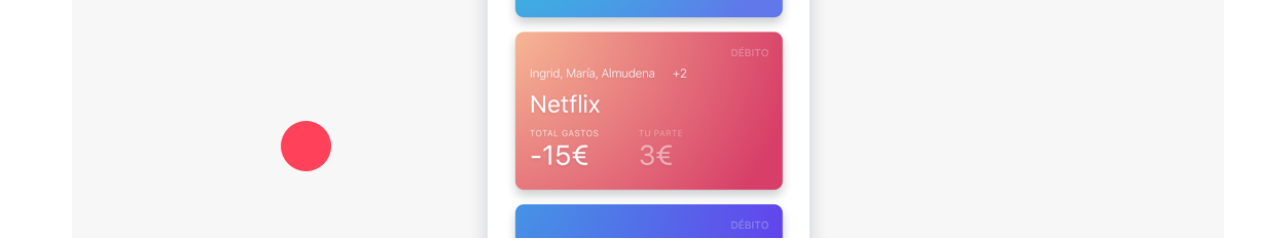
==== commit 17ae27ff: "tava" ====
--- a/tava.html
+++ b/tava.html
@@ -13,7 +13,7 @@
 <body>
 
   <header class="sectionpage">
-    <a href="index.html"><img  class="logo" src="assets/logo-black.svg" alt="logo"></a>
+    <a href="index.html"><img class="logo" src="assets/logo-black.svg" alt="logo"></a>
     <div class="header-sectionpage">
       <h2>Tava</h2>
       <div class="details">
@@ -29,35 +29,68 @@
   </header>
 
   <section class="container-section">
-      <p>Tava es un "concept" de un producto desarollado para CaixaBank, sobre pagos colavorativos. CaixaBank lleva años desarollando productos digitales que solucionen las necesidades de sus clientes, en 2016 crea ImaginBank que es el primer banco que nace en España gestionado al 100% atraves del movil, el objetivo de CaixaBank es ofrecer a un publico joven las facilidades de gestionar todas sus cuentas a través del medio que mas utilizan, y de esta manera captar hasta finales de 2017 captar medio millón de clientes nuevos.</p>
-      <img  class="container-img-sectionpage" src="assets/img-1.png" alt="logo tava">
+
+    <div class="container-text">
+      <p>Tava es un concepto de producto desarollado para CaixaBank, sobre pagos colaborativos. CaixaBank lleva años desarollando productos digitales que solucionen las necesidades de sus clientes; en 2016 crea ImaginBank que es el primer banco que nace
+        en España gestionado al 100% a traés del móvil. El objetivo de CaixaBank es ofrecer a un público joven las facilidades de gestionar todas sus cuentas a través del medio que más utilizan y de esta manera captar hasta finales de 2017 medio millón
+        de clientes nuevos.</p>
+    </div>
+
+    <img class="container-img-sectionpage" src="assets/img-1.png" alt="logo tava">
+
+    <div class="container-text">
       <h2>¿Cuál es el contexto?</h2>
-      <p>La sociedad esta cambiando la forma en la que realizan los pagos, hace 10 años cada persona gestionaba su propia economía y no se compartían gastos. Hoy en día por la incrlusión de de plataformas que ofrecen servicios colaborativos, la sociedad tiene la necesidad de realizar pagos que conjuntos con otras personas.
-      </p>
-      <img  class="container-img-sectionpage" src="assets/img-2.png" alt="logo tava">
+      <p>La sociedad está cambiando la forma en la que realizan los pagos; hace 10 años cada persona gestionaba su propia economía y no se compartían gastos. Hoy en día por la aparición de plataformas que ofrecen servicios colaborativos, la sociedad tiene
+        la necesidad de realizar pagos conjuntos con otras personas.</p>
+    </div>
+
+    <img class="container-img-sectionpage" src="assets/img-2.png" alt="logo tava">
+
+    <div class="container-text">
       <h2>¿Cuál es nuestro mercado?</h2>
-      <p>En el mercado actual de los pagos colavorativos nos encontramos dos vertientes. La vertiende bancária que facilitan los pagos entre personas y la de las aplicaciones que ayudan a los usurios a gestionar las cuentas colaborativas, pero estas dos vertientes no se comunican ente ellas. Creo que la oportunidad de CaixaBank sería un producto que facilite a los usurios la forma de pago y que a la vez les ayude a gestionar las cuentas.</p>
-      <img  class="container-img-sectionpage" src="assets/img-3.png" alt="logo tava">
+      <p>En el mercado actual de los pagos colaborativos nos encontramos dos vertientes; la vertiende bancaria que facilita los pagos entre personas y la de aplicaciones que ayudan al usuario a gestionar pagos con amigos. Pero estas dos vertientes no se
+        comunican ente ellas y creo que la oportunidad de CaixaBank sería crear un producto que facilitase a los usuários la forma de pago y que a la vez les ayudase a gestionar las cuentas.</p>
+    </div>
+
+    <img class="container-img-sectionpage" src="assets/img-3.png" alt="logo tava">
+
+    <div class="container-text">
       <h2>¿Cuáles son los problemas?</h2>
-          <img  class="container-img-sectionpage" src="assets/img-4.png" alt="logo tava">
-  <h2>¿Cuál es nuestro objetivo?</h2>
-  <p>-Dar a los usuarios un producto que solucione los problemas que tienen al hacer pagos colaborativos<br>-Un producto para incrementar un 12% el negocio de CaixaBank</p>
-  <img  class="container-img-sectionpage" src="assets/img-5.png" alt="logo tava">
+      <p>Al hacer un research se encontraron varios situaciones en las que los usuarios se vieron con la necesidad de hacer pagos colaborativos.</p>
+    </div>
+
+    <img class="container-img-sectionpage" src="assets/img-4.png" alt="logo tava">
+
+    <div class="container-text">
+      <h2>¿Cuál es nuestro objetivo?</h2>
+      <p>-Dar a los usuarios un producto que solucione los problemas que tienen al hacer pagos colaborativos<br>-Un producto para incrementar un 12% el negocio de CaixaBank</p>
+    </div>
+
+    <img class="container-img-sectionpage" src="assets/img-5.png" alt="logo tava">
+
+    <div class="container-text">
+      <h2>¿Cómo lo vamos a hacer?</h2>
+      <p>-Con una app que se llama tava. Donde usuarios de cualquier banco podrán vincular sus tarjetas a una cuenta común de tava.</p>
+    </div>
+
+    <img class="container-img-sectionpage" src="assets/img-6.png" alt="logo tava">
+
+    <div class="container-text">
+      <h2>¿Cómo funciona la app?</h2>
+      <p>Cualquier usuario de cualquier banco puede crearse una cuenta en tava, de esta manera CaiXaBank se acerca a clientes nuevos y potenciales.</p>
+    </div>
+
+    <img class="container-img-sectionpage-50" src="assets/img-8.png" alt="logo tava">
+
+    <div class="container-text">
+      <p>Con tava se podrán crear tantas tarjetas como tú quieras para poder disfrutarlas con tus amigos. Cada tarjeta estará configurada ajustándose a las necesidades de los usuarios</p>
+    </div>
+    <img class="container-img-sectionpage-50" src="assets/img-9.png" alt="logo tava">
+
 
 
   </section>
 
-
-
-
-
-
-
-
-
-
-
-
 </body>
 
 </html>
--- a/styles/main.css
+++ b/styles/main.css
@@ -289,23 +289,42 @@
 .container-section p {
   font-size: 20px;
   font-weight: 300;
-  line-height: 36px;
+  line-height: 42px;
   margin-top: 10px;
-  margin-bottom: 50px;
-}
+  margin-bottom: 10px;
+}
+
 .container-section h2 {
   color: #0828cc;
   font-size: 26px;
   font-weight: 400;
   line-height: 29px;
-  margin-top: 140px;
+  margin-top: 14px;
   margin-bottom: 14px;
+}
+
+.container-text {
+  margin-top: 200px;
+  margin-bottom: 200px;
 }
 
 .container-img-sectionpage {
   width: 140%;
   margin-left: -20%;
 }
+
+.container-img-sectionpage-50 {
+  width: 200%;
+  margin-left: -50%;
+}
+
+.container-img-sectionpage-100 {
+  width: 290%;
+  margin-left: -93%;
+  margin-top: 15px;
+  margin-bottom: 60px;
+}
+
 /* ---------------------------------
 ------------------------------------
 -------------- MEDIA ---------------
@@ -330,7 +349,6 @@
     font-weight: 700;
     letter-spacing: 0;
   }
-
   .container-section p {
     font-size: 16px;
     font-weight: 300;
@@ -349,28 +367,27 @@
   .container-section {
     width: 75%;
   }
-
-.header-sectionpage {
+  .header-sectionpage {
     width: 80%;
     margin: 20% auto;
-}
-.header-sectionpage h2 {
+  }
+  .header-sectionpage h2 {
     font-family: 'Work Sans', sans-serif;
     font-size: 42px;
     line-height: 60px;
     color: #0d0d0d;
-}
-.level {
-  width: 100%;
-margin-top: 10px;
-}
-.details {
+  }
+  .level {
+    width: 100%;
+    margin-top: 10px;
+  }
+  .details {
     margin: 16px 4.5%;
-}
-.header-sectionpage {
+  }
+  .header-sectionpage {
     width: 80%;
     margin: 8% auto;
-}
+  }
 }
 
 @media (max-width: 768px) {
@@ -404,17 +421,29 @@
   .header-sectionpage {
     width: 60%;
     margin: 8% auto;
-}
-.header-sectionpage h2::before {
-  content: "";
-  display: inline-block;
-  height: 0.6em;
-  vertical-align: bottom;
-  width: 82%;
-  margin-left: -78%;
-  border-top: 2px solid #0828CC;
-  z-index: -1;
-}
+  }
+  .header-sectionpage h2::before {
+    content: "";
+    display: inline-block;
+    height: 0.6em;
+    vertical-align: bottom;
+    width: 82%;
+    margin-left: -78%;
+    border-top: 2px solid #0828CC;
+    z-index: -1;
+  }
+  .container-img-sectionpage {
+    width: 130%;
+    margin-left: -15%;
+  }
+  .container-img-sectionpage-100 {
+    width: 138%;
+    margin-left: -17%;
+  }
+  .container-img-sectionpage-50 {
+    width: 127%;
+    margin-left: -14%;
+  }
 }
 
 @media (min-width: 1400px) {
@@ -422,8 +451,8 @@
   ------ COLUMN ------
   ----------------- */
   .header-sectionpage {
-      width: 60%;
-      margin: 8% auto;
+    width: 60%;
+    margin: 8% auto;
   }
   .content {
     width: 1380px;
